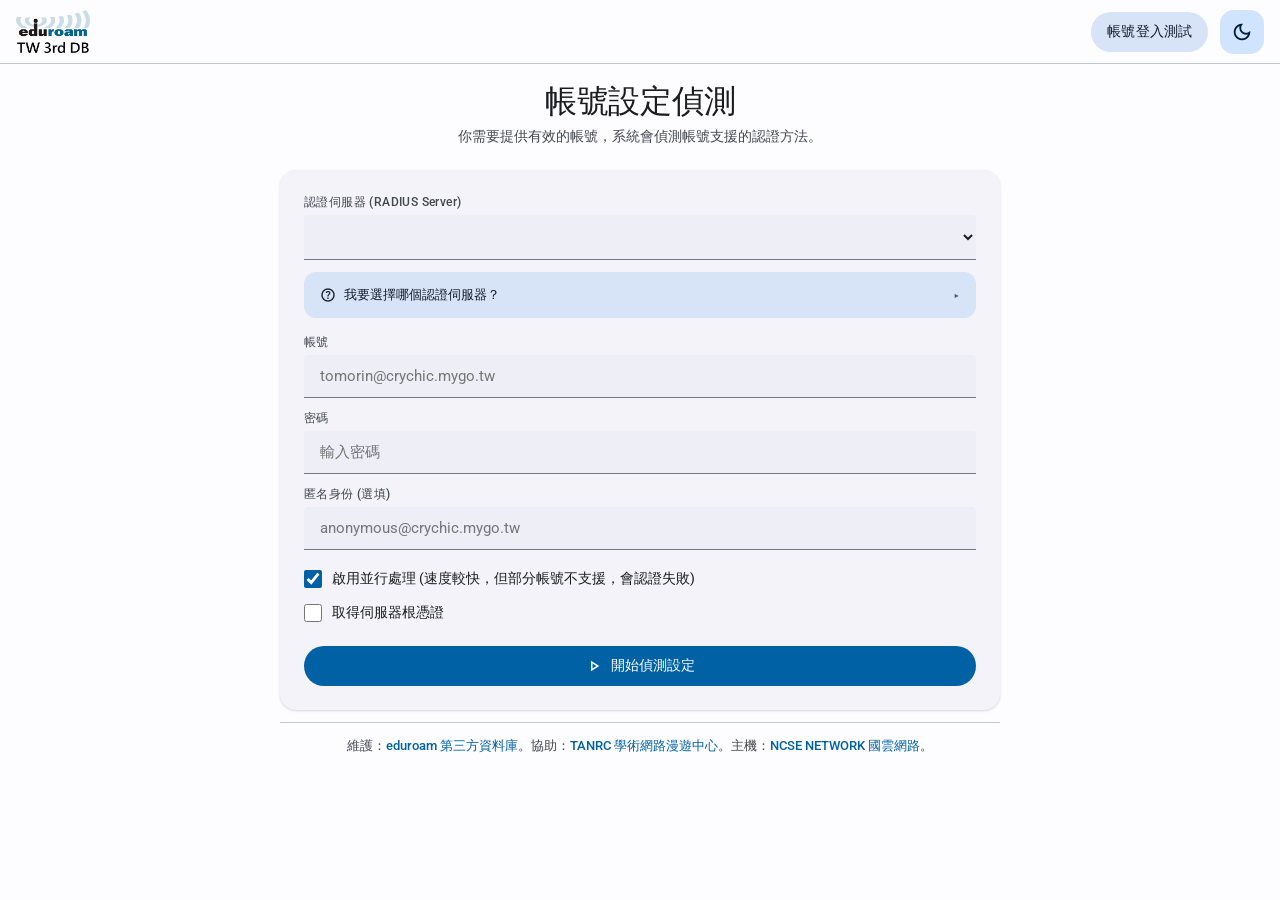
==== templates/batch.html @ 7882c945 "feat: initial commit" ====
<!DOCTYPE html>
<html lang="zh-TW">
<head>
    <meta charset="UTF-8">
    <meta name="viewport" content="width=device-width, initial-scale=1.0">
    <title>帳號設定偵測</title>
    <link rel="preconnect" href="https://fonts.googleapis.com">
    <link rel="preconnect" href="https://fonts.gstatic.com" crossorigin>
    <link href="https://fonts.googleapis.com/css2?family=Roboto:wght@300;400;500;700&family=Roboto+Mono:wght@400;500&family=Material+Symbols+Outlined" rel="stylesheet">
    <link rel="stylesheet" href="/static/style.css">
    <script src="/static/theme.js"></script>
</head>
<body>
    <header class="top-bar">
        <a class="site-logo" href="https://eduroam.mygo.tw" target="_blank" rel="noopener">
            <img src="/static/light_logo.png" alt="logo" class="logo-light">
            <img src="/static/dark_logo.png" alt="logo" class="logo-dark">
        </a>
        <div class="top-bar-actions">
            <a class="nav-btn" href="/">帳號登入測試</a>
            <button class="theme-toggle" id="themeToggle" title="切換深色/淺色模式" aria-label="Toggle theme">
                <span class="material-symbols-outlined" id="themeIcon">dark_mode</span>
            </button>
        </div>
    </header>
    <div class="container-wide">
        <h1>帳號設定偵測</h1>
        <p class="subtitle">你需要提供有效的帳號，系統會偵測帳號支援的認證方法。</p>

        <div class="card form-card">
            <div class="field">
                <label class="field-label" for="server">認證伺服器 (RADIUS Server)</label>
                <select id="server"></select>
            </div>

            <details class="help-box">
                <summary><span class="material-symbols-outlined icon-sm">help</span>我要選擇哪個認證伺服器？</summary>
                <div class="help-content">
                    <p><strong>連 eduroam</strong>：選擇帶 <code>eduroam</code> 的伺服器。目前有兩個，一個從台灣的測試伺服器驗證、一個從歐洲的測試伺服器驗證，可用來判別帳號在國內或國外是否能正常認證。</p>
                    <p><strong>連 TANetRoaming（網頁登入）</strong>：請切到單次測試頁面進行測試。</p>
                    <p><strong>連 OpenRoaming</strong>（例如日本 TOKYO_FREE_Wi-Fi）：選擇帶 <code>OpenRoaming</code> 的伺服器，並輸入你的 eduroam 帳號；若學校已啟用 eduroam 跨 OpenRoaming 的設定，就會驗證成功。實際裝置設定請使用 <a href="https://cat.eduroam.org/" target="_blank" rel="noopener">eduroam CAT</a> 或 <a href="https://geteduroam.org/" target="_blank" rel="noopener">geteduroam</a> 下載你學校的設定檔使用。</p>
                </div>
            </details>

            <div class="field">
                <label class="field-label" for="username">帳號</label>
                <input type="text" id="username" placeholder="tomorin@crychic.mygo.tw">
            </div>

            <div class="field">
                <label class="field-label" for="password">密碼</label>
                <input type="password" id="password" placeholder="輸入密碼">
            </div>

            <div class="field">
                <label class="field-label" for="anonymous_identity">匿名身份 (選填)</label>
                <input type="text" id="anonymous_identity" placeholder="anonymous@crychic.mygo.tw">
            </div>

            <label class="check-row">
                <input type="checkbox" id="parallel" checked>
                啟用並行處理 (速度較快，但部分帳號不支援，會認證失敗)
            </label>
            <label class="check-row">
                <input type="checkbox" id="rootca">
                取得伺服器根憑證
            </label>

            <button class="btn" id="testBtn">
                <span class="material-symbols-outlined icon-md">play_arrow</span>
                開始偵測設定
            </button>
        </div>

        <div class="spinner" id="spinner">正在測試所有認證方法組合，請稍候...</div>

        <div id="resultArea" class="hidden">
            <div class="card">
                <div class="result-header">
                    <div class="summary-line" id="summaryLine"></div>
                    <button class="nav-btn export-btn" id="exportCsvBtn" type="button">
                        <span class="material-symbols-outlined icon-sm">download</span>
                        另存為 CSV
                    </button>
                </div>
                <div class="table-wrap">
                    <table id="resultTable" class="md-table no-root">
                        <thead>
                            <tr>
                                <th>認證方法</th>
                                <th>EAP Phase 2</th>
                                <th>結果</th>
                                <th>伺服器憑證 CN</th>
                                <th>憑證下載</th>
                                <th class="rootca-col">Root CA</th>
                                <th class="rootca-col">Root 下載</th>
                            </tr>
                        </thead>
                        <tbody id="resultBody"></tbody>
                    </table>
                </div>
            </div>
        </div>

        <footer class="footer">
            <div>維護：<a href="https://edur.isli.me/" target="_blank" rel="noopener">eduroam 第三方資料庫</a>。協助：<a href="https://roamingcenter.ndhu.edu.tw/" target="_blank" rel="noopener">TANRC 學術網路漫遊中心</a>。主機：<a href="https://ncse.tw/" target="_blank" rel="noopener">NCSE NETWORK 國雲網路</a>。</div>
        </footer>
    </div>
    <script src="/static/batch.js"></script>
</body>
</html>
---- static/style.css ----
:root {
    --md-primary: #0061a4;
    --md-on-primary: #ffffff;
    --md-primary-container: #d1e4ff;
    --md-on-primary-container: #001d36;
    --md-secondary: #535f70;
    --md-secondary-container: #d7e3f7;
    --md-on-secondary-container: #101c2b;
    --md-surface: #fdfcff;
    --md-surface-1: #f3f3f9;
    --md-surface-2: #edeef6;
    --md-surface-3: #e6e8f1;
    --md-surface-variant: #dfe2eb;
    --md-on-surface: #1a1c1e;
    --md-on-surface-variant: #43474e;
    --md-outline: #73777f;
    --md-outline-variant: #c3c7cf;
    --md-error: #ba1a1a;
    --md-on-error: #ffffff;
    --md-error-container: #ffdad6;
    --md-on-error-container: #410002;
    --md-success: #006e2a;
    --md-success-container: #b0f1b7;
    --md-on-success-container: #002108;
    --md-warning: #8a5300;
    --md-warning-container: #ffddb3;
    --md-on-warning-container: #2c1600;
    --md-shadow-1: 0 1px 2px rgba(0,0,0,0.06), 0 1px 3px rgba(0,0,0,0.1);
    --md-shadow-2: 0 1px 2px rgba(0,0,0,0.08), 0 2px 6px rgba(0,0,0,0.12);
    --md-shadow-3: 0 4px 8px rgba(0,0,0,0.1), 0 8px 16px rgba(0,0,0,0.1);
}
[data-theme="dark"] {
    --md-primary: #9ecaff;
    --md-on-primary: #003258;
    --md-primary-container: #00497d;
    --md-on-primary-container: #d1e4ff;
    --md-secondary: #bbc7db;
    --md-secondary-container: #3b4858;
    --md-on-secondary-container: #d7e3f7;
    --md-surface: #101214;
    --md-surface-1: #181a1d;
    --md-surface-2: #1f2124;
    --md-surface-3: #25272b;
    --md-surface-variant: #43474e;
    --md-on-surface: #e2e2e6;
    --md-on-surface-variant: #c3c7cf;
    --md-outline: #8d9199;
    --md-outline-variant: #43474e;
    --md-error: #ffb4ab;
    --md-error-container: #93000a;
    --md-on-error-container: #ffdad6;
    --md-success: #7fd68d;
    --md-success-container: #005319;
    --md-on-success-container: #b0f1b7;
    --md-warning: #ffb77c;
    --md-warning-container: #6b3f00;
    --md-on-warning-container: #ffddb3;
    --md-shadow-1: 0 1px 2px rgba(0,0,0,0.3), 0 1px 3px rgba(0,0,0,0.5);
    --md-shadow-2: 0 2px 4px rgba(0,0,0,0.4), 0 4px 12px rgba(0,0,0,0.5);
    --md-shadow-3: 0 6px 14px rgba(0,0,0,0.5), 0 10px 24px rgba(0,0,0,0.5);
}

* { box-sizing: border-box; margin: 0; padding: 0; }
html, body { font-family: "Roboto", "Segoe UI", Arial, sans-serif; }
body {
    background: var(--md-surface);
    color: var(--md-on-surface);
    padding: 5rem 1rem 1rem;
    min-height: 100vh;
    -webkit-font-smoothing: antialiased;
}
.hidden { display: none !important; }

.top-bar {
    position: fixed; top: 0; left: 0; right: 0;
    height: 64px;
    padding: 0 1rem;
    display: flex; align-items: center; justify-content: space-between;
    background: color-mix(in srgb, var(--md-surface) 85%, transparent);
    backdrop-filter: blur(12px);
    -webkit-backdrop-filter: blur(12px);
    border-bottom: 1px solid var(--md-outline-variant);
    z-index: 100;
}
@supports not (backdrop-filter: blur(12px)) {
    .top-bar { background: var(--md-surface); }
}
html.theme-ready body { transition: background 0.2s, color 0.2s; }
html.theme-ready .top-bar,
html.theme-ready .theme-toggle,
html.theme-ready .card,
html.theme-ready input,
html.theme-ready select,
html.theme-ready .seg-btn { transition: background 0.15s, color 0.15s, box-shadow 0.15s, filter 0.15s, border-bottom-color 0.15s, border-bottom-width 0.15s, border-color 0.15s; }

.container { max-width: 720px; margin: 0 auto; }
.container-wide { max-width: 960px; margin: 0 auto; }
.container-wide > h1, .container-wide > .subtitle, .container-wide > .form-card, .container-wide > .spinner, .container-wide > .footer { max-width: 720px; margin-left: auto; margin-right: auto; }

.material-symbols-outlined {
    font-family: "Material Symbols Outlined";
    font-weight: normal; font-style: normal; font-size: 1.25rem;
    line-height: 1; letter-spacing: normal; text-transform: none;
    display: inline-block; white-space: nowrap; word-wrap: normal;
    direction: ltr; font-feature-settings: "liga";
    -webkit-font-feature-settings: "liga"; -webkit-font-smoothing: antialiased;
    font-variation-settings: "FILL" 0, "wght" 400, "GRAD" 0, "opsz" 24;
}
.icon-sm { font-size: 1rem; }
.icon-md { font-size: 1.125rem; }
.icon-inline { font-size: 1rem; vertical-align: -2px; }

h1 {
    font-size: 2rem; font-weight: 400; letter-spacing: -0.25px;
    color: var(--md-on-surface); margin-bottom: 0.25rem; text-align: center;
}
.subtitle {
    color: var(--md-on-surface-variant);
    text-align: center; margin-bottom: 1.5rem; font-size: 0.875rem;
}

.card {
    background: var(--md-surface-1);
    border-radius: 16px;
    padding: 1.5rem;
    box-shadow: var(--md-shadow-1);
    margin-bottom: 0.75rem;
}

.field { margin-bottom: 0.75rem; }
.field-label {
    display: block; font-size: 0.75rem; font-weight: 500;
    color: var(--md-on-surface-variant);
    margin-bottom: 0.25rem; letter-spacing: 0.4px;
}
.hint { font-size: 0.75rem; color: var(--md-on-surface-variant); margin-bottom: 0.5rem; }

input[type=text], input[type=password], select {
    width: 100%; padding: 0.75rem 1rem;
    background: var(--md-surface-2);
    color: var(--md-on-surface);
    border: none;
    border-bottom: 1px solid var(--md-outline);
    border-radius: 4px 4px 0 0;
    font-size: 0.9375rem; font-family: inherit;
    transition: background 0.15s, border-bottom-color 0.15s, border-bottom-width 0.15s;
}
input[type=text]:hover, input[type=password]:hover, select:hover { background: var(--md-surface-3); }
input[type=text]:focus, input[type=password]:focus, select:focus {
    outline: none;
    border-bottom: 2px solid var(--md-primary);
    padding-bottom: calc(0.75rem - 1px);
}

.btn {
    display: inline-flex; align-items: center; justify-content: center; gap: 0.5rem;
    padding: 0.625rem 1.5rem;
    background: var(--md-primary);
    color: var(--md-on-primary);
    border: none; border-radius: 100px;
    font-size: 0.875rem; font-weight: 500; letter-spacing: 0.1px;
    cursor: pointer; min-height: 40px; width: 100%;
    margin-top: 1rem; font-family: inherit;
    transition: box-shadow 0.15s, filter 0.15s;
}
.btn:hover { box-shadow: var(--md-shadow-2); filter: brightness(1.05); }
.btn:active { filter: brightness(0.95); }
.btn:disabled { background: var(--md-surface-variant); color: var(--md-on-surface-variant); cursor: not-allowed; box-shadow: none; filter: none; }

.segmented {
    display: inline-flex; width: 100%;
    border: 1px solid var(--md-outline);
    border-radius: 100px;
    padding: 2px; gap: 2px;
    margin-bottom: 1.25rem;
    background: transparent;
}
.seg-btn {
    flex: 1; padding: 0.5rem 1rem;
    background: transparent;
    color: var(--md-on-surface-variant);
    border: none; border-radius: 100px;
    cursor: pointer;
    font-size: 0.875rem; font-weight: 500; font-family: inherit;
    transition: background 0.15s, color 0.15s;
}
.seg-btn:hover { background: rgba(127,127,127,0.08); }
.seg-btn.active { background: var(--md-secondary-container); color: var(--md-on-secondary-container); }

.row { display: flex; gap: 0.75rem; }
.row > .field { flex: 1; margin-bottom: 0; }

.check-row {
    display: flex; align-items: center; gap: 0.625rem;
    padding: 0.5rem 0;
    font-size: 0.875rem;
    color: var(--md-on-surface);
    cursor: pointer;
}
.check-row input[type=checkbox] { width: 18px; height: 18px; cursor: pointer; accent-color: var(--md-primary); margin: 0; }

.status-chip {
    display: inline-flex; align-items: center; gap: 0.375rem;
    padding: 0.5rem 0.875rem;
    border-radius: 8px;
    font-size: 0.875rem; font-weight: 500;
    margin-bottom: 1rem;
}
.status-chip.ok { background: var(--md-success-container); color: var(--md-on-success-container); }
.status-chip.fail { background: var(--md-error-container); color: var(--md-on-error-container); }
.status-chip.timeout { background: var(--md-warning-container); color: var(--md-on-warning-container); }

.info-table { width: 100%; border-collapse: collapse; }
.info-table td { padding: 0.5rem 0.25rem; border-bottom: 1px solid var(--md-outline-variant); font-size: 0.875rem; color: var(--md-on-surface); }
.info-table td:first-child { font-weight: 500; color: var(--md-on-surface-variant); width: 140px; }

.cert-item {
    background: var(--md-surface-2);
    border-radius: 12px;
    padding: 0.75rem 1rem;
    margin-bottom: 0.5rem;
    font-size: 0.875rem;
    border: 1px solid transparent;
}
.cert-depth { color: var(--md-on-surface-variant); font-size: 0.6875rem; text-transform: uppercase; letter-spacing: 0.5px; font-weight: 500; }
.cert-cn { font-weight: 500; color: var(--md-on-surface); margin: 0.25rem 0; }
.cert-subject { color: var(--md-on-surface-variant); font-size: 0.75rem; word-break: break-all; }
.dl-link { color: var(--md-primary); text-decoration: none; cursor: pointer; font-size: 0.8125rem; font-weight: 500; }
.dl-link:hover { text-decoration: underline; }
.root-ca { background: var(--md-warning-container); }
.root-ca .cert-cn { color: var(--md-on-warning-container); }
.root-ca .cert-subject { color: var(--md-on-warning-container); opacity: 0.85; }
.root-ca .cert-depth { color: var(--md-on-warning-container); opacity: 0.85; }

.result-box {
    background: #1a1c1e;
    color: #e2e2e6;
    padding: 1rem;
    border-radius: 12px;
    white-space: pre-wrap; word-break: break-all;
    font-family: "Roboto Mono", "Consolas", monospace;
    font-size: 0.75rem;
    max-height: 500px; overflow-y: auto;
    line-height: 1.5;
}

details summary { cursor: pointer; font-weight: 500; color: var(--md-on-surface-variant); margin-bottom: 0.5rem; list-style: none; }
details summary::-webkit-details-marker { display: none; }
details summary::before { content: "\25B8  "; transition: transform 0.2s; display: inline-block; }
details[open] > summary::before { transform: rotate(90deg); }

.help-box {
    background: var(--md-secondary-container);
    color: var(--md-on-secondary-container);
    border-radius: 12px;
    margin-bottom: 1rem;
    font-size: 0.8125rem;
    overflow: hidden;
}
.help-box summary {
    color: var(--md-on-secondary-container);
    padding: 0.875rem 1rem;
    margin: 0;
    display: flex; align-items: center; gap: 0.5rem;
    list-style: none;
    font-weight: 500;
    border-radius: 12px;
    cursor: pointer;
}
.help-box summary::-webkit-details-marker { display: none; }
.help-box summary::before { content: none; }
.help-box summary::after { content: "\25B8"; margin-left: auto; transition: transform 0.2s; opacity: 0.7; }
.help-box[open] summary::after { transform: rotate(90deg); }
.help-box summary:hover { background: rgba(127,127,127,0.1); }
.help-box .help-content { padding: 0 1rem 0.875rem 1rem; }
.help-box .help-content p { margin-bottom: 0.625rem; line-height: 1.55; }
.help-box .help-content p:last-child { margin-bottom: 0; }
.help-box code { background: rgba(127,127,127,0.18); padding: 0.05rem 0.35rem; border-radius: 4px; font-family: "Roboto Mono", monospace; font-size: 0.8125rem; }
.help-box a { color: var(--md-primary); font-weight: 500; }

.nav-link { font-size: 0.8125rem; color: var(--md-primary); text-decoration: none; display: inline-flex; align-items: center; gap: 0.25rem; font-weight: 500; }
.nav-link:hover { text-decoration: underline; }
.nav-bar { text-align: right; margin-bottom: 0.75rem; }
.nav-bar-left { text-align: left; margin-bottom: 0.75rem; }

.nav-btn {
    display: inline-flex; align-items: center; justify-content: center;
    padding: 0.5rem 1rem;
    min-height: 40px;
    background: var(--md-secondary-container);
    color: var(--md-on-secondary-container);
    border-radius: 100px;
    font-size: 0.875rem;
    font-weight: 500;
    letter-spacing: 0.1px;
    text-decoration: none;
    white-space: nowrap;
    transition: box-shadow 0.15s, filter 0.15s;
    font-family: inherit;
}
.nav-btn:hover { box-shadow: var(--md-shadow-1); filter: brightness(1.05); }
.nav-btn:active { filter: brightness(0.95); }

.export-btn {
    gap: 0.5rem;
    padding: 0.5rem 1rem;
    border: none;
    cursor: pointer;
    box-shadow: var(--md-shadow-1);
}
.export-btn:focus-visible {
    outline: 2px solid color-mix(in srgb, var(--md-primary) 65%, white);
    outline-offset: 2px;
}
.export-btn .material-symbols-outlined {
    font-size: 1.125rem;
    font-variation-settings: "FILL" 1, "wght" 500, "GRAD" 0, "opsz" 24;
}

.spinner { display: none; text-align: center; padding: 1.5rem; color: var(--md-on-surface-variant); font-size: 0.875rem; }
.error-box {
    display: block;
    margin-bottom: 0.75rem;
    padding: 0.875rem 1rem;
    border-radius: 12px;
    background: var(--md-error-container);
    color: var(--md-on-error-container);
    box-shadow: var(--md-shadow-1);
    font-size: 0.875rem;
    line-height: 1.5;
    white-space: pre-wrap;
}
.section-label { display: block; font-size: 0.875rem; font-weight: 500; color: var(--md-on-surface); margin-bottom: 0.75rem; }

.theme-toggle {
    width: 44px; height: 44px;
    border-radius: 14px;
    background: var(--md-primary-container);
    color: var(--md-on-primary-container);
    border: none;
    cursor: pointer;
    display: flex; align-items: center; justify-content: center;
    transition: box-shadow 0.15s, background 0.2s;
    flex-shrink: 0;
}
.theme-toggle:hover { box-shadow: var(--md-shadow-1); }
.theme-toggle .material-symbols-outlined { font-size: 1.375rem; }

.site-logo { display: flex; align-items: center; min-width: 0; text-decoration: none; border-radius: 8px; transition: opacity 0.15s; }
.site-logo:hover { opacity: 0.8; }
.site-logo img { height: 44px; max-width: min(220px, 55vw); object-fit: contain; display: block; }
.top-bar-actions { display: flex; align-items: center; gap: 0.75rem; min-width: 0; }
.site-logo .logo-dark { display: none; }
[data-theme="dark"] .site-logo .logo-light { display: none; }
[data-theme="dark"] .site-logo .logo-dark { display: block; }

.footer {
    margin-top: 0.75rem;
    padding-top: 0.75rem;
    border-top: 1px solid var(--md-outline-variant);
    text-align: center;
    color: var(--md-on-surface-variant);
    font-size: 0.8125rem;
    line-height: 1.7;
}
.footer a { color: var(--md-primary); text-decoration: none; font-weight: 500; }
.footer a:hover { text-decoration: underline; }
.footer-logos { display: flex; justify-content: center; align-items: center; flex-wrap: wrap; margin-bottom: 0.875rem; }
.footer-logos img { max-height: 56px; max-width: 100%; object-fit: contain; }
.footer-logos .logo-dark { display: none; }
[data-theme="dark"] .footer-logos .logo-light { display: none; }
[data-theme="dark"] .footer-logos .logo-dark { display: inline-block; }

/* Batch page table */
.result-header {
    display: flex; justify-content: space-between; align-items: center;
    gap: 1rem; margin-bottom: 1rem; flex-wrap: wrap;
}
.result-header .summary-line { margin-bottom: 0; }
.summary-line { margin-bottom: 1rem; font-size: 0.9375rem; color: var(--md-on-surface); }
.summary-line strong { color: var(--md-primary); font-weight: 500; }
.table-wrap { overflow-x: auto; border-radius: 12px; }
table.md-table { width: 100%; border-collapse: separate; border-spacing: 0; }
table.md-table th {
    background: var(--md-surface-2);
    color: var(--md-on-surface-variant);
    padding: 0.75rem 1rem;
    text-align: left;
    vertical-align: middle;
    line-height: 1.2;
    font-size: 0.75rem;
    font-weight: 500;
    text-transform: uppercase;
    letter-spacing: 0.5px;
    border-bottom: 1px solid var(--md-outline-variant);
    position: sticky; top: 0;
}
table.md-table td {
    padding: 0.75rem 1rem;
    vertical-align: middle;
    line-height: 1.4;
    font-size: 0.875rem;
    border-bottom: 1px solid var(--md-outline-variant);
    color: var(--md-on-surface);
}
table.md-table tr.success td { background: rgba(0,110,42,0.06); }
table.md-table tr.failure td { background: rgba(186,26,26,0.05); }
table.md-table tr.timeout td { background: rgba(138,83,0,0.06); }
[data-theme="dark"] table.md-table tr.success td { background: rgba(127,214,141,0.07); }
[data-theme="dark"] table.md-table tr.failure td { background: rgba(255,180,171,0.06); }
[data-theme="dark"] table.md-table tr.timeout td { background: rgba(255,183,124,0.06); }

.badge {
    display: inline-block; padding: 0.25rem 0.625rem; border-radius: 6px;
    font-size: 0.75rem; font-weight: 500;
}
.badge.success { background: var(--md-success-container); color: var(--md-on-success-container); }
.badge.failure { background: var(--md-error-container); color: var(--md-on-error-container); }
.badge.timeout { background: var(--md-warning-container); color: var(--md-on-warning-container); }
.badge.error { background: var(--md-surface-variant); color: var(--md-on-surface-variant); }
table.no-root .rootca-col { display: none; }
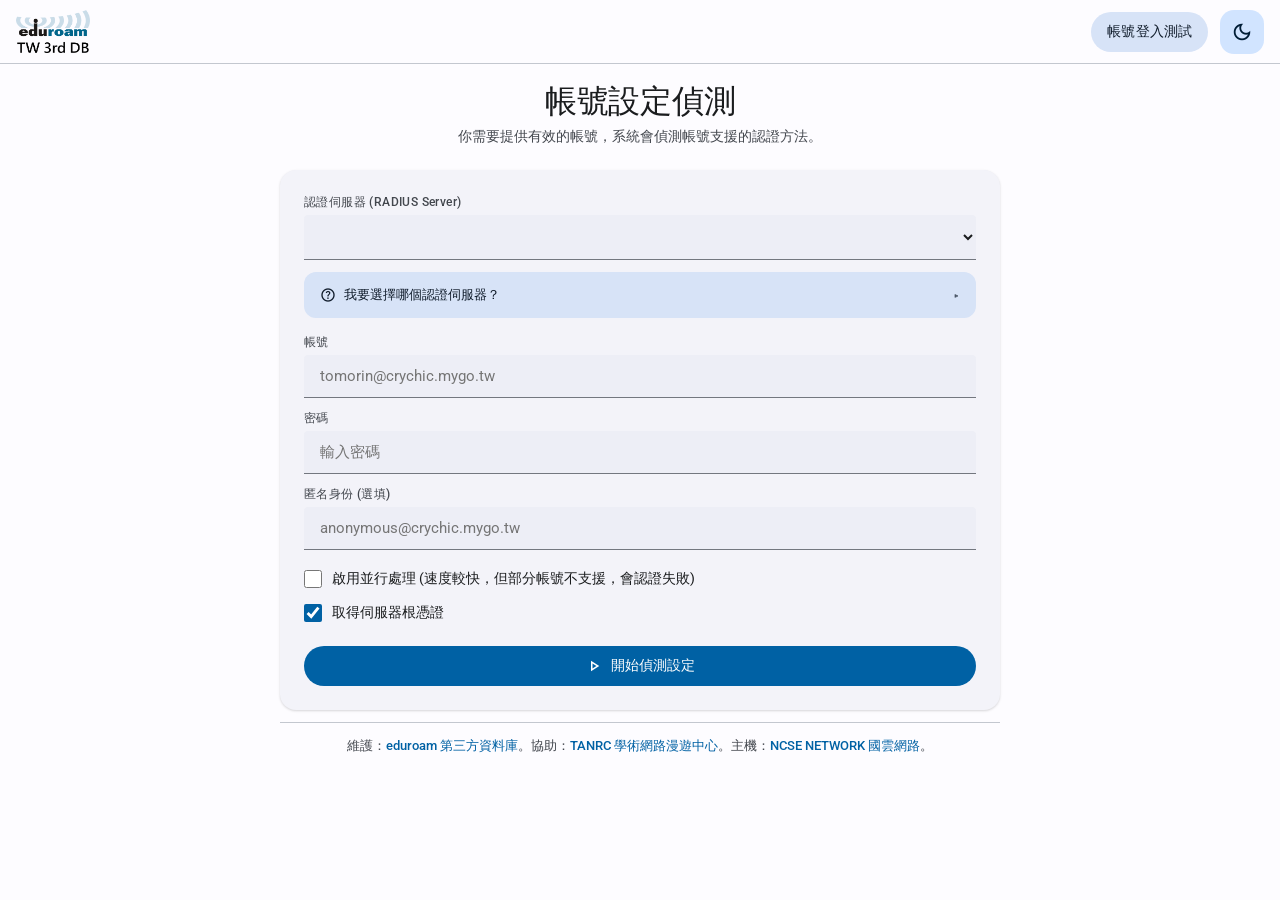
==== commit 4da09715: "refactor(ui): Material motion, shared ui.js, and download buttons Frontend - Add MD3 motion tokens a" ====
--- a/templates/batch.html
+++ b/templates/batch.html
@@ -58,11 +58,11 @@
             </div>
 
             <label class="check-row">
-                <input type="checkbox" id="parallel" checked>
+                <input type="checkbox" id="parallel">
                 啟用並行處理 (速度較快，但部分帳號不支援，會認證失敗)
             </label>
             <label class="check-row">
-                <input type="checkbox" id="rootca">
+                <input type="checkbox" id="rootca" checked>
                 取得伺服器根憑證
             </label>
 
@@ -72,8 +72,12 @@
             </button>
         </div>
 
-        <div class="spinner" id="spinner">正在測試所有認證方法組合，請稍候...</div>
+        <div class="spinner hidden" id="spinner" role="status">
+            <div class="spinner-ring" aria-hidden="true"></div>
+            <span>正在測試所有認證方法組合，請稍候...</span>
+        </div>
 
+        <div id="errorBox" class="error-box hidden" role="alert" aria-live="polite"></div>
         <div id="resultArea" class="hidden">
             <div class="card">
                 <div class="result-header">
@@ -106,6 +110,7 @@
             <div>維護：<a href="https://edur.isli.me/" target="_blank" rel="noopener">eduroam 第三方資料庫</a>。協助：<a href="https://roamingcenter.ndhu.edu.tw/" target="_blank" rel="noopener">TANRC 學術網路漫遊中心</a>。主機：<a href="https://ncse.tw/" target="_blank" rel="noopener">NCSE NETWORK 國雲網路</a>。</div>
         </footer>
     </div>
+    <script src="/static/ui.js"></script>
     <script src="/static/batch.js"></script>
 </body>
 </html>
--- a/static/style.css
+++ b/static/style.css
@@ -28,6 +28,12 @@
     --md-shadow-1: 0 1px 2px rgba(0,0,0,0.06), 0 1px 3px rgba(0,0,0,0.1);
     --md-shadow-2: 0 1px 2px rgba(0,0,0,0.08), 0 2px 6px rgba(0,0,0,0.12);
     --md-shadow-3: 0 4px 8px rgba(0,0,0,0.1), 0 8px 16px rgba(0,0,0,0.1);
+    /* MD3 motion tokens */
+    --md-ease-standard: cubic-bezier(0.2, 0, 0, 1);
+    --md-ease-emphasized: cubic-bezier(0.05, 0.7, 0.1, 1);
+    --md-duration-short: 0.15s;
+    --md-duration-medium: 0.3s;
+    --md-duration-long: 0.45s;
 }
 [data-theme="dark"] {
     --md-primary: #9ecaff;
@@ -71,6 +77,54 @@
 }
 .hidden { display: none !important; }
 
+/* ---- 揭示動畫 ----
+   只給「後來才出現」的元素（結果、錯誤、spinner）；頁面初載的
+   靜態內容不播進場動畫。元素在 display:none 期間不會執行動畫，
+   所以掛在 #resultArea 子元素上的規則自然只在揭示時觸發。 */
+@keyframes fade-up {
+    from { opacity: 0; transform: translateY(14px); }
+    to { opacity: 1; transform: none; }
+}
+@keyframes fade-in {
+    from { opacity: 0; }
+    to { opacity: 1; }
+}
+@keyframes chip-pop {
+    from { opacity: 0; transform: scale(0.9) translateY(6px); }
+    to { opacity: 1; transform: none; }
+}
+#resultArea > * {
+    animation: fade-up var(--md-duration-medium) var(--md-ease-emphasized) both;
+}
+#resultArea > .status-chip { animation-name: chip-pop; }
+.error-box { animation: fade-up var(--md-duration-medium) var(--md-ease-emphasized) both; }
+#resultArea > :nth-child(2) { animation-delay: 0.05s; }
+#resultArea > :nth-child(3) { animation-delay: 0.1s; }
+#resultArea > :nth-child(4) { animation-delay: 0.15s; }
+#resultArea > :nth-child(5) { animation-delay: 0.2s; }
+
+/* Material 漣漪（由 ui.js 產生 .ripple 元素） */
+.ripple {
+    position: absolute;
+    border-radius: 50%;
+    background: currentColor;
+    pointer-events: none;
+    transform: scale(0);
+    animation: md-ripple var(--md-duration-long) var(--md-ease-standard) forwards;
+}
+@keyframes md-ripple {
+    0% { transform: scale(0); opacity: 0.18; }
+    100% { transform: scale(1); opacity: 0; }
+}
+
+@media (prefers-reduced-motion: reduce) {
+    *, *::before, *::after {
+        animation-duration: 0.01ms !important;
+        animation-iteration-count: 1 !important;
+        transition-duration: 0.01ms !important;
+    }
+}
+
 .top-bar {
     position: fixed; top: 0; left: 0; right: 0;
     height: 64px;
@@ -161,10 +215,13 @@
     font-size: 0.875rem; font-weight: 500; letter-spacing: 0.1px;
     cursor: pointer; min-height: 40px; width: 100%;
     margin-top: 1rem; font-family: inherit;
-    transition: box-shadow 0.15s, filter 0.15s;
+    position: relative; overflow: hidden;
+    transition: box-shadow var(--md-duration-short) var(--md-ease-standard),
+                filter var(--md-duration-short) var(--md-ease-standard),
+                transform var(--md-duration-short) var(--md-ease-standard);
 }
 .btn:hover { box-shadow: var(--md-shadow-2); filter: brightness(1.05); }
-.btn:active { filter: brightness(0.95); }
+.btn:active { filter: brightness(0.95); transform: scale(0.99); }
 .btn:disabled { background: var(--md-surface-variant); color: var(--md-on-surface-variant); cursor: not-allowed; box-shadow: none; filter: none; }
 
 .segmented {
@@ -182,7 +239,9 @@
     border: none; border-radius: 100px;
     cursor: pointer;
     font-size: 0.875rem; font-weight: 500; font-family: inherit;
-    transition: background 0.15s, color 0.15s;
+    position: relative; overflow: hidden;
+    transition: background var(--md-duration-medium) var(--md-ease-standard),
+                color var(--md-duration-medium) var(--md-ease-standard);
 }
 .seg-btn:hover { background: rgba(127,127,127,0.08); }
 .seg-btn.active { background: var(--md-secondary-container); color: var(--md-on-secondary-container); }
@@ -221,12 +280,32 @@
     margin-bottom: 0.5rem;
     font-size: 0.875rem;
     border: 1px solid transparent;
-}
-.cert-depth { color: var(--md-on-surface-variant); font-size: 0.6875rem; text-transform: uppercase; letter-spacing: 0.5px; font-weight: 500; }
+    transition: box-shadow var(--md-duration-short) var(--md-ease-standard);
+}
+.cert-item:hover { box-shadow: var(--md-shadow-1); }
+.cert-head { display: flex; align-items: center; justify-content: space-between; gap: 0.5rem; }
+.cert-depth { color: var(--md-on-surface-variant); font-size: 0.6875rem; text-transform: uppercase; letter-spacing: 0.5px; font-weight: 500; line-height: 1; }
 .cert-cn { font-weight: 500; color: var(--md-on-surface); margin: 0.25rem 0; }
 .cert-subject { color: var(--md-on-surface-variant); font-size: 0.75rem; word-break: break-all; }
-.dl-link { color: var(--md-primary); text-decoration: none; cursor: pointer; font-size: 0.8125rem; font-weight: 500; }
-.dl-link:hover { text-decoration: underline; }
+
+/* 下載 .pem 小按鈕（憑證區塊右上角、批次表格內） */
+.dl-btn {
+    display: inline-flex; align-items: center; gap: 0.25rem;
+    padding: 0.25rem 0.75rem; min-height: 28px;
+    background: var(--md-secondary-container);
+    color: var(--md-on-secondary-container);
+    border: none; border-radius: 100px;
+    font-family: inherit; font-size: 0.75rem; font-weight: 500;
+    letter-spacing: 0.1px; line-height: 1;
+    cursor: pointer;
+    white-space: nowrap;
+    position: relative; overflow: hidden;
+    transition: box-shadow var(--md-duration-short) var(--md-ease-standard),
+                filter var(--md-duration-short) var(--md-ease-standard);
+}
+.dl-btn:hover { box-shadow: var(--md-shadow-1); filter: brightness(1.05); }
+.dl-btn:active { filter: brightness(0.95); }
+.dl-btn .material-symbols-outlined { font-size: 0.9375rem; }
 .root-ca { background: var(--md-warning-container); }
 .root-ca .cert-cn { color: var(--md-on-warning-container); }
 .root-ca .cert-subject { color: var(--md-on-warning-container); opacity: 0.85; }
@@ -273,6 +352,10 @@
 .help-box[open] summary::after { transform: rotate(90deg); }
 .help-box summary:hover { background: rgba(127,127,127,0.1); }
 .help-box .help-content { padding: 0 1rem 0.875rem 1rem; }
+.help-box[open] .help-content,
+details[open] > .result-box {
+    animation: fade-up var(--md-duration-medium) var(--md-ease-emphasized);
+}
 .help-box .help-content p { margin-bottom: 0.625rem; line-height: 1.55; }
 .help-box .help-content p:last-child { margin-bottom: 0; }
 .help-box code { background: rgba(127,127,127,0.18); padding: 0.05rem 0.35rem; border-radius: 4px; font-family: "Roboto Mono", monospace; font-size: 0.8125rem; }
@@ -295,7 +378,9 @@
     letter-spacing: 0.1px;
     text-decoration: none;
     white-space: nowrap;
-    transition: box-shadow 0.15s, filter 0.15s;
+    position: relative; overflow: hidden;
+    transition: box-shadow var(--md-duration-short) var(--md-ease-standard),
+                filter var(--md-duration-short) var(--md-ease-standard);
     font-family: inherit;
 }
 .nav-btn:hover { box-shadow: var(--md-shadow-1); filter: brightness(1.05); }
@@ -317,7 +402,22 @@
     font-variation-settings: "FILL" 1, "wght" 500, "GRAD" 0, "opsz" 24;
 }
 
-.spinner { display: none; text-align: center; padding: 1.5rem; color: var(--md-on-surface-variant); font-size: 0.875rem; }
+.spinner {
+    display: flex; align-items: center; justify-content: center; gap: 0.75rem;
+    padding: 1.5rem;
+    color: var(--md-on-surface-variant);
+    font-size: 0.875rem;
+    animation: fade-in var(--md-duration-medium) var(--md-ease-standard);
+}
+/* 經典款轉圈：單色弧線等速旋轉 */
+.spinner-ring {
+    width: 24px; height: 24px; flex-shrink: 0;
+    border-radius: 50%;
+    border: 3px solid color-mix(in srgb, var(--md-primary) 20%, transparent);
+    border-top-color: var(--md-primary);
+    animation: spinner-rotate 0.8s linear infinite;
+}
+@keyframes spinner-rotate { to { transform: rotate(360deg); } }
 .error-box {
     display: block;
     margin-bottom: 0.75rem;
@@ -340,11 +440,20 @@
     border: none;
     cursor: pointer;
     display: flex; align-items: center; justify-content: center;
-    transition: box-shadow 0.15s, background 0.2s;
+    position: relative; overflow: hidden;
+    transition: box-shadow var(--md-duration-short) var(--md-ease-standard),
+                background var(--md-duration-medium) var(--md-ease-standard);
     flex-shrink: 0;
 }
 .theme-toggle:hover { box-shadow: var(--md-shadow-1); }
 .theme-toggle .material-symbols-outlined { font-size: 1.375rem; }
+.theme-toggle .material-symbols-outlined.icon-swap {
+    animation: icon-swap var(--md-duration-long) var(--md-ease-emphasized);
+}
+@keyframes icon-swap {
+    from { transform: rotate(-120deg) scale(0.5); opacity: 0; }
+    to { transform: none; opacity: 1; }
+}
 
 .site-logo { display: flex; align-items: center; min-width: 0; text-decoration: none; border-radius: 8px; transition: opacity 0.15s; }
 .site-logo:hover { opacity: 0.8; }
@@ -403,6 +512,11 @@
     border-bottom: 1px solid var(--md-outline-variant);
     color: var(--md-on-surface);
 }
+/* 結果列依 --row-index（由 batch.js 設定）依序進場 */
+table.md-table tbody tr {
+    animation: fade-up var(--md-duration-medium) var(--md-ease-emphasized) both;
+    animation-delay: calc(var(--row-index, 0) * 35ms);
+}
 table.md-table tr.success td { background: rgba(0,110,42,0.06); }
 table.md-table tr.failure td { background: rgba(186,26,26,0.05); }
 table.md-table tr.timeout td { background: rgba(138,83,0,0.06); }
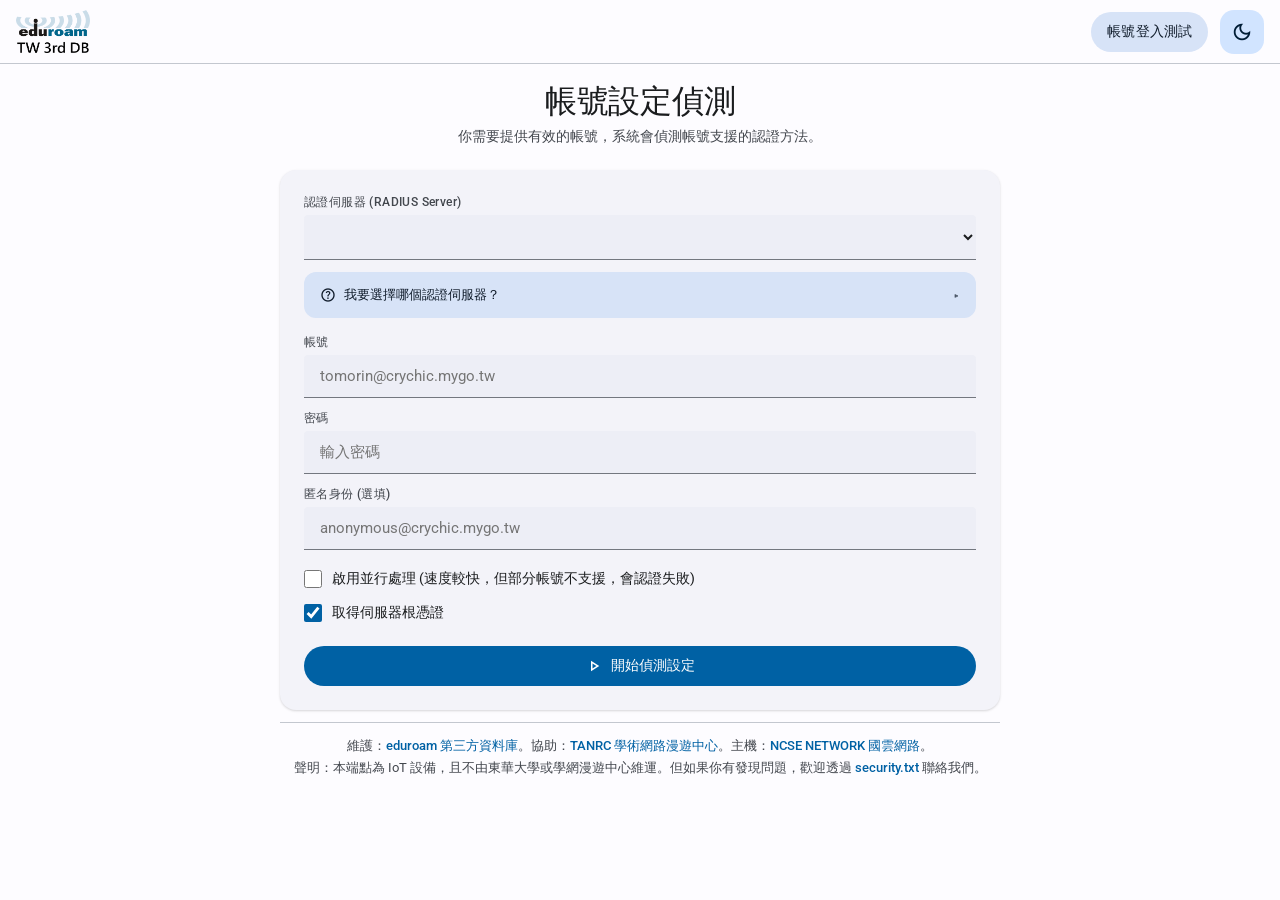
==== commit 6d77a794: "chore: update page footer" ====
--- a/templates/batch.html
+++ b/templates/batch.html
@@ -108,6 +108,7 @@
 
         <footer class="footer">
             <div>維護：<a href="https://edur.isli.me/" target="_blank" rel="noopener">eduroam 第三方資料庫</a>。協助：<a href="https://roamingcenter.ndhu.edu.tw/" target="_blank" rel="noopener">TANRC 學術網路漫遊中心</a>。主機：<a href="https://ncse.tw/" target="_blank" rel="noopener">NCSE NETWORK 國雲網路</a>。</div>
+            <div>聲明：本端點為 IoT 設備，且不由東華大學或學網漫遊中心維運。但如果你有發現問題，歡迎透過 <a href="/.well-known/security.txt" target="_blank" rel="noopener">security.txt</a> 聯絡我們。</div>
         </footer>
     </div>
     <script src="/static/ui.js"></script>
